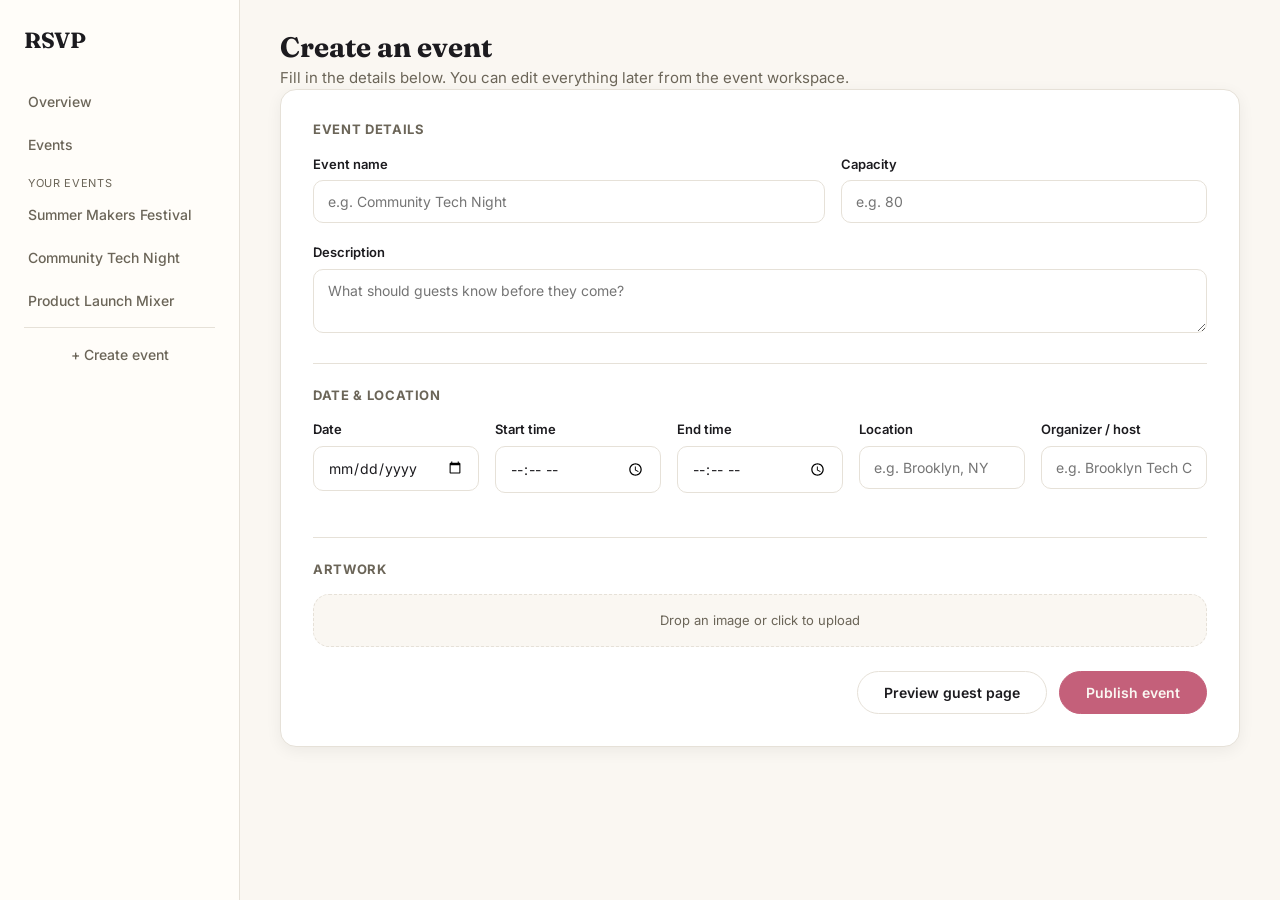
==== create-event.html @ bdc128b1 "Add dashboard, landing, workspace, and ticket pages with styling Build out organizer dashboard, publ" ====
<!DOCTYPE html>
<html lang="en">
<head>
<meta charset="UTF-8">
<meta name="viewport" content="width=device-width, initial-scale=1.0">
<title>RSVP | Create an event</title>
<link rel="stylesheet" href="theme.css">
<link rel="stylesheet" href="public.css">
<link rel="stylesheet" href="forms.css">
</head>
<body>

<div class="app-shell">
  <aside class="sidebar">
    <div class="sidebar-header">
      <a href="landing.html" class="wordmark">RSVP</a>
    </div>
    <nav class="sidebar-nav">
      <a href="dashboard.html">Overview</a>
      <a href="dashboard.html">Events</a>
      <div class="sidebar-label">Your events</div>
      <a href="workspace.html?event=summer-makers-festival" class="sidebar-event-link">Summer Makers Festival</a>
      <a href="workspace.html?event=community-tech-night" class="sidebar-event-link">Community Tech Night</a>
      <a href="workspace.html?event=product-launch-mixer" class="sidebar-event-link">Product Launch Mixer</a>
      <div class="sidebar-divider"></div>
      <a href="create-event.html" class="btn btn-primary btn-sm sidebar-create-btn">+ Create event</a>
    </nav>
  </aside>

  <main class="main">
    <div class="dashboard-header">
      <div>
        <h1 style="font-size:28px;margin:0;">Create an event</h1>
        <p class="muted" style="margin:4px 0 0;">Fill in the details below. You can edit everything later from the event workspace.</p>
      </div>
    </div>

    <div class="create-event-layout">
      <form class="card create-event-form">
        <div class="form-section">
          <h3 class="form-section-title">Event details</h3>
          <div class="field-row">
            <div class="field" style="flex:1.4;">
              <label for="ceName">Event name</label>
              <input id="ceName" type="text" placeholder="e.g. Community Tech Night">
            </div>
            <div class="field" style="margin-bottom:0;">
              <label for="ceCapacity">Capacity</label>
              <input id="ceCapacity" type="number" placeholder="e.g. 80">
            </div>
          </div>
          <div class="field" style="margin-bottom:0;">
            <label for="ceDesc">Description</label>
            <textarea id="ceDesc" placeholder="What should guests know before they come?" style="min-height:64px;"></textarea>
          </div>
        </div>

        <div class="form-section">
          <h3 class="form-section-title">Date &amp; location</h3>
          <div class="field-row">
            <div class="field">
              <label for="ceDate">Date</label>
              <input id="ceDate" type="date">
            </div>
            <div class="field">
              <label for="ceStart">Start time</label>
              <input id="ceStart" type="time">
            </div>
            <div class="field">
              <label for="ceEnd">End time</label>
              <input id="ceEnd" type="time">
            </div>
            <div class="field" style="margin-bottom:0;">
              <label for="ceLocation">Location</label>
              <input id="ceLocation" type="text" placeholder="e.g. Brooklyn, NY">
            </div>
            <div class="field" style="margin-bottom:0;">
              <label for="ceHost">Organizer / host</label>
              <input id="ceHost" type="text" placeholder="e.g. Brooklyn Tech Collective">
            </div>
          </div>
        </div>

        <div class="form-section" style="border-bottom:none;padding-bottom:0;">
          <h3 class="form-section-title">Artwork</h3>
          <div class="field" style="margin-bottom:0;">
            <div class="upload-box" style="padding:16px;">Drop an image or click to upload</div>
          </div>
        </div>

        <div class="form-actions">
          <button type="button" id="openPreviewBtn" class="btn btn-secondary">Preview guest page</button>
          <button type="button" class="btn btn-primary">Publish event</button>
        </div>
      </form>
    </div>
  </main>
</div>

<div id="previewModalOverlay" class="modal-overlay" hidden>
  <div class="modal-panel" role="dialog" aria-modal="true" aria-label="Guest page preview">
    <button type="button" id="closePreviewBtn" class="modal-close" aria-label="Close preview">&times;</button>
    <div class="modal-scroll">
      <div class="guest-hero placeholder-art">
        <div class="guest-hero-overlay"></div>
        <div class="guest-hero-title">
          <h1 id="modalPreviewName">Your event name</h1>
        </div>
      </div>

      <div class="guest-page" style="margin-bottom:32px;">
        <div class="guest-meta-row">
          <div><span class="label">Date &amp; time</span><span id="modalPreviewDateTime">Pick a date</span></div>
          <div><span class="label">Location</span><span id="modalPreviewLocation">Add a location</span></div>
          <div><span class="label">Hosted by</span><span id="modalPreviewHost">Add an organizer name</span></div>
        </div>

        <p id="modalPreviewDesc">What should guests know before they come?</p>

        <div class="guest-availability">
          <div>
            <div class="avail-text" id="modalPreviewAvail">0 of &mdash; spots filled</div>
          </div>
          <span class="btn btn-primary" style="pointer-events:none;">Register</span>
        </div>
      </div>
    </div>
  </div>
</div>

<script>
  function updateGuestPreviewModal() {
    const name = document.getElementById("ceName").value.trim();
    const desc = document.getElementById("ceDesc").value.trim();
    const date = document.getElementById("ceDate").value;
    const start = document.getElementById("ceStart").value;
    const location = document.getElementById("ceLocation").value.trim();
    const host = document.getElementById("ceHost").value.trim();
    const capacity = document.getElementById("ceCapacity").value;

    document.getElementById("modalPreviewName").textContent = name || "Your event name";
    document.getElementById("modalPreviewDesc").textContent = desc || "What should guests know before they come?";
    document.getElementById("modalPreviewLocation").textContent = location || "Add a location";
    document.getElementById("modalPreviewHost").textContent = host || "Add an organizer name";

    const dateLabel = date ? new Date(date + "T00:00:00").toLocaleDateString(undefined, { weekday: "long", month: "long", day: "numeric", year: "numeric" }) : "Pick a date";
    document.getElementById("modalPreviewDateTime").textContent = start ? `${dateLabel} · ${start}` : dateLabel;
    document.getElementById("modalPreviewAvail").textContent = capacity ? `0 of ${capacity} spots filled` : "Set a capacity to see availability";
  }

  const previewOverlay = document.getElementById("previewModalOverlay");
  document.getElementById("openPreviewBtn").addEventListener("click", () => {
    updateGuestPreviewModal();
    previewOverlay.hidden = false;
  });
  document.getElementById("closePreviewBtn").addEventListener("click", () => {
    previewOverlay.hidden = true;
  });
  previewOverlay.addEventListener("click", (e) => {
    if (e.target === previewOverlay) previewOverlay.hidden = true;
  });
  document.addEventListener("keydown", (e) => {
    if (e.key === "Escape") previewOverlay.hidden = true;
  });
</script>

</body>
</html>
---- theme.css ----
@import url('https://fonts.googleapis.com/css2?family=Fraunces:wght@500;600;700;800&family=Inter:wght@400;500;600;700&display=swap');

:root {
  --color-bg: #FAF7F2;
  --color-surface: #FFFFFF;
  --color-surface-warm: #FFFDF9;
  --color-ink: #1C1B1F;
  --color-muted: #6B6558;
  --color-border: #E6E1D8;
  --color-accent: #C4607A;
  --color-accent-ink: #FAF7F2;

  --color-success-text: #1E7E34;
  --color-success-bg: #E6F4EA;
  --color-warning-text: #B06000;
  --color-warning-bg: #FEF7E0;
  --color-error-text: #C5221F;
  --color-error-bg: #FCE8E6;

  --color-dark-surface: #14120F;

  --font-display: 'Fraunces', serif;
  --font-body: 'Inter', sans-serif;

  --radius-card: 16px;
  --radius-pill: 999px;
  --shadow-card: 0 4px 16px rgba(0, 0, 0, 0.06);
}

* {
  box-sizing: border-box;
}

html, body {
  margin: 0;
  padding: 0;
}

body {
  background: var(--color-bg);
  color: var(--color-ink);
  font-family: var(--font-body);
  font-size: 15px;
  line-height: 1.5;
  -webkit-font-smoothing: antialiased;
}

img {
  max-width: 100%;
  display: block;
}

a {
  color: inherit;
  text-decoration: none;
}

h1, h2, h3, h4 {
  font-family: var(--font-display);
  font-weight: 700;
  margin: 0 0 8px;
  line-height: 1.1;
}

p {
  margin: 0 0 12px;
  color: var(--color-muted);
}

.wordmark {
  font-family: var(--font-display);
  font-weight: 700;
  font-size: 22px;
  color: var(--color-ink);
  letter-spacing: -0.02em;
}

.container {
  max-width: 1160px;
  margin: 0 auto;
  padding: 0 24px;
}

/* Buttons */
.btn {
  display: inline-flex;
  align-items: center;
  justify-content: center;
  gap: 8px;
  font-family: var(--font-body);
  font-weight: 600;
  font-size: 14px;
  border-radius: var(--radius-pill);
  padding: 12px 26px;
  border: 1px solid transparent;
  cursor: pointer;
  transition: transform 0.12s ease, background 0.12s ease, box-shadow 0.12s ease;
  white-space: nowrap;
}

.btn:hover {
  transform: translateY(-1px);
}

.btn-primary {
  background: var(--color-accent);
  color: var(--color-accent-ink);
  border-color: var(--color-accent);
}

.btn-primary:hover {
  box-shadow: 0 6px 18px rgba(196, 96, 122, 0.3);
}

.btn-secondary {
  background: var(--color-surface);
  color: var(--color-ink);
  border-color: var(--color-border);
}

.btn-secondary:hover {
  border-color: var(--color-ink);
}

.btn-ink {
  background: var(--color-ink);
  color: var(--color-bg);
  border-color: var(--color-ink);
}

.btn-sm {
  padding: 8px 18px;
  font-size: 13px;
}

.btn-block {
  width: 100%;
}

/* Cards */
.card {
  background: var(--color-surface);
  border: 1px solid var(--color-border);
  border-radius: var(--radius-card);
  box-shadow: var(--shadow-card);
  padding: 24px;
}

/* Status badges */
.badge {
  display: inline-flex;
  align-items: center;
  gap: 6px;
  font-size: 12px;
  font-weight: 600;
  padding: 4px 12px;
  border-radius: var(--radius-pill);
}

.badge-success {
  background: var(--color-success-bg);
  color: var(--color-success-text);
}

.badge-warning {
  background: var(--color-warning-bg);
  color: var(--color-warning-text);
}

.badge-error {
  background: var(--color-error-bg);
  color: var(--color-error-text);
}

.badge-muted {
  background: var(--color-border);
  color: var(--color-muted);
}

/* Segmented control */
.segmented {
  display: inline-flex;
  background: var(--color-bg);
  border: 1px solid var(--color-border);
  border-radius: var(--radius-pill);
  padding: 4px;
  gap: 4px;
}

.segmented button {
  border: none;
  background: transparent;
  font-family: var(--font-body);
  font-weight: 600;
  font-size: 13px;
  padding: 8px 18px;
  border-radius: var(--radius-pill);
  cursor: pointer;
  color: var(--color-muted);
}

.segmented button.active {
  background: var(--color-ink);
  color: var(--color-bg);
}

/* Filter pills (non-segmented, individually toggled) */
.pill-row {
  display: flex;
  flex-wrap: wrap;
  gap: 8px;
}

.pill {
  border: 1px solid var(--color-border);
  background: var(--color-surface);
  color: var(--color-muted);
  font-family: var(--font-body);
  font-weight: 600;
  font-size: 13px;
  padding: 8px 16px;
  border-radius: var(--radius-pill);
  cursor: pointer;
}

.pill.active {
  background: var(--color-accent);
  border-color: var(--color-accent);
  color: var(--color-accent-ink);
}

/* Sidebar nav */
.app-shell {
  display: flex;
  min-height: 100vh;
}

.sidebar {
  width: 240px;
  flex-shrink: 0;
  background: var(--color-surface-warm);
  border-right: 1px solid var(--color-border);
  padding: 24px 16px;
  display: flex;
  flex-direction: column;
  gap: 24px;
}

.sidebar-header {
  padding: 0 8px;
}

.sidebar-nav {
  display: flex;
  flex-direction: column;
  gap: 2px;
}

.sidebar-nav a,
.sidebar-nav button {
  display: flex;
  align-items: center;
  gap: 10px;
  padding: 10px 12px;
  border-radius: 10px;
  color: var(--color-muted);
  font-weight: 500;
  font-size: 14px;
  border: none;
  background: transparent;
  text-align: left;
  cursor: pointer;
  font-family: var(--font-body);
  width: 100%;
}

.sidebar-nav a:hover,
.sidebar-nav button:hover {
  background: var(--color-bg);
  color: var(--color-ink);
}

.sidebar-nav a.active,
.sidebar-nav button.active {
  background: rgba(193, 89, 46, 0.1);
  color: var(--color-accent);
  font-weight: 600;
  box-shadow: inset 3px 0 0 var(--color-accent);
}

.sidebar-divider {
  height: 1px;
  background: var(--color-border);
  margin: 4px 8px;
}

.sidebar-label {
  font-size: 11px;
  text-transform: uppercase;
  letter-spacing: 0.06em;
  color: var(--color-muted);
  padding: 0 12px;
  margin-top: 8px;
}

.main {
  flex: 1;
  min-width: 0;
  padding: 32px 40px;
}

/* Tab bar */
.tab-bar {
  display: flex;
  gap: 24px;
  border-bottom: 1px solid var(--color-border);
  margin-bottom: 24px;
}

.tab-bar button {
  border: none;
  background: transparent;
  font-family: var(--font-body);
  font-weight: 500;
  font-size: 14px;
  color: var(--color-muted);
  padding: 12px 2px;
  cursor: pointer;
  border-bottom: 2px solid transparent;
  margin-bottom: -1px;
}

.tab-bar button.active {
  color: var(--color-ink);
  border-bottom-color: var(--color-accent);
  font-weight: 600;
}

/* Form elements */
.field {
  margin-bottom: 20px;
}

.field label {
  display: block;
  font-weight: 600;
  font-size: 13px;
  margin-bottom: 6px;
  color: var(--color-ink);
}

.field input[type="text"],
.field input[type="email"],
.field input[type="number"],
.field input[type="date"],
.field input[type="time"],
.field input[type="search"],
.field textarea,
.field select {
  width: 100%;
  font-family: var(--font-body);
  font-size: 14px;
  padding: 12px 14px;
  border: 1px solid var(--color-border);
  border-radius: 10px;
  background: var(--color-surface);
  color: var(--color-ink);
}

.field input:focus,
.field textarea:focus,
.field select:focus {
  outline: none;
  border-color: var(--color-accent);
}

.field textarea {
  resize: vertical;
  min-height: 100px;
}

.search-input {
  font-family: var(--font-body);
  font-size: 14px;
  padding: 12px 14px;
  border: 1px solid var(--color-border);
  border-radius: 10px;
  background: var(--color-surface);
  color: var(--color-ink);
}

.search-input:focus {
  outline: none;
  border-color: var(--color-accent);
}

.field-hint {
  color: var(--color-muted);
  font-size: 12px;
  margin-top: 6px;
}

.field-row {
  display: flex;
  gap: 16px;
}

.field-row .field {
  flex: 1;
}

.upload-box {
  border: 1.5px dashed var(--color-border);
  border-radius: var(--radius-card);
  padding: 32px;
  text-align: center;
  color: var(--color-muted);
  font-size: 13px;
  cursor: pointer;
  background: var(--color-bg);
}

.toggle {
  position: relative;
  display: inline-block;
  width: 42px;
  height: 24px;
}

.toggle input {
  display: none;
}

.toggle-track {
  position: absolute;
  inset: 0;
  background: var(--color-accent);
  border-radius: var(--radius-pill);
}

.toggle-thumb {
  position: absolute;
  top: 3px;
  right: 3px;
  width: 18px;
  height: 18px;
  background: #fff;
  border-radius: 50%;
}

/* Gradient placeholders */
.placeholder-art {
  background: linear-gradient(135deg, #F0C6C0 0%, #C98A93 45%, #6E4258 100%);
  border-radius: var(--radius-card);
}

.placeholder-art-alt {
  background: linear-gradient(135deg, #F4DCC9 0%, #E3AEA6 45%, #9C6470 100%);
}

.placeholder-art-cool {
  background: linear-gradient(135deg, #D8CFC0 0%, #A99D86 45%, #4A4436 100%);
}

.muted {
  color: var(--color-muted);
}

.text-accent {
  color: var(--color-accent);
}

.stat-grid {
  display: grid;
  grid-template-columns: repeat(auto-fit, minmax(160px, 1fr));
  gap: 16px;
}

.stat-card {
  background: var(--color-surface);
  border: 1px solid var(--color-border);
  border-radius: var(--radius-card);
  padding: 20px;
}

.stat-card .stat-value {
  font-family: var(--font-display);
  font-size: 32px;
  font-weight: 700;
}

.stat-card .stat-label {
  font-size: 13px;
  color: var(--color-muted);
  font-weight: 500;
}

.progress-bar {
  height: 8px;
  background: var(--color-border);
  border-radius: var(--radius-pill);
  overflow: hidden;
}

.progress-bar-fill {
  height: 100%;
  background: var(--color-accent);
  border-radius: var(--radius-pill);
}

table {
  width: 100%;
  border-collapse: collapse;
  font-size: 14px;
}

table th {
  text-align: left;
  font-size: 12px;
  text-transform: uppercase;
  letter-spacing: 0.04em;
  color: var(--color-muted);
  padding: 10px 12px;
  border-bottom: 1px solid var(--color-border);
}

table td {
  padding: 12px;
  border-bottom: 1px solid var(--color-border);
}

table tr:last-child td {
  border-bottom: none;
}

@media (max-width: 860px) {
  .app-shell {
    flex-direction: column;
  }
  .sidebar {
    width: 100%;
    flex-direction: row;
    overflow-x: auto;
    border-right: none;
    border-bottom: 1px solid var(--color-border);
  }
  .main {
    padding: 24px 16px;
  }
}
---- public.css ----
.guest-hero {
  height: 320px;
  position: relative;
  display: flex;
  align-items: flex-end;
}

.guest-hero-overlay {
  position: absolute;
  inset: 0;
  background: linear-gradient(180deg, rgba(20,18,15,0) 0%, rgba(20,18,15,0.75) 100%);
}

.guest-hero-title {
  position: relative;
  padding: 32px;
  color: #FAF7F2;
}

.guest-hero-title h1 {
  font-size: 40px;
  color: #FAF7F2;
  margin-bottom: 6px;
}

.guest-page {
  max-width: 640px;
  margin: 0 auto 80px;
  padding: 0 24px;
}

.guest-meta-row {
  display: flex;
  flex-wrap: wrap;
  gap: 20px;
  padding: 24px 0;
  border-bottom: 1px solid var(--color-border);
  margin-bottom: 24px;
  font-size: 14px;
}

.guest-meta-row div span.label {
  display: block;
  color: var(--color-muted);
  font-size: 12px;
  margin-bottom: 2px;
}

.guest-availability {
  display: flex;
  align-items: center;
  justify-content: space-between;
  margin: 28px 0;
}

.guest-availability .avail-text {
  font-size: 14px;
  color: var(--color-muted);
}

.guest-availability .progress-bar {
  margin-top: 8px;
  width: 240px;
}

.live-embed-section {
  margin-top: 48px;
  padding-top: 32px;
  border-top: 1px dashed var(--color-border);
}

.ticket-hero {
  height: 200px;
  border-radius: var(--radius-card);
}

.ticket-card {
  max-width: 420px;
  margin: -60px auto 60px;
  position: relative;
  text-align: center;
  padding: 32px 24px;
}

.qr-placeholder {
  width: 180px;
  height: 180px;
  margin: 20px auto;
  border: 1px solid var(--color-border);
  border-radius: 12px;
  background:
    repeating-linear-gradient(45deg, #E6E1D8 0, #E6E1D8 6px, #FFFFFF 6px, #FFFFFF 12px);
  display: flex;
  align-items: center;
  justify-content: center;
}

.qr-placeholder span {
  background: var(--color-surface);
  padding: 4px 10px;
  border-radius: 6px;
  font-size: 12px;
  color: var(--color-muted);
  font-weight: 600;
}

.ticket-id {
  font-family: var(--font-display);
  font-size: 20px;
  letter-spacing: 0.04em;
  margin: 8px 0 16px;
}

/* Light, additive styling for script.js's real #app markup (event-card,
   registration-form, ticket, cancellation) so the embedded live widget
   matches the page without touching script.js/style.css. */
#app .event-card,
#app .registration-form,
#app .ticket,
#app .cancellation {
  background: var(--color-surface);
  border: 1px solid var(--color-border);
  border-radius: var(--radius-card);
  box-shadow: var(--shadow-card);
  padding: 24px;
}

#app .ticket {
  max-width: 420px;
  margin: 0 auto;
  text-align: center;
}

#app .ticket #qrcode {
  display: flex;
  justify-content: center;
}

#app label {
  display: block;
  font-weight: 600;
  font-size: 13px;
  margin-bottom: 4px;
}

#app input[type="text"],
#app input[type="email"] {
  width: 100%;
  font-family: var(--font-body);
  font-size: 14px;
  padding: 12px 14px;
  border: 1px solid var(--color-border);
  border-radius: 10px;
  margin: 0 0 16px;
}

#app button {
  font-family: var(--font-body);
  font-weight: 600;
  font-size: 14px;
  border-radius: var(--radius-pill);
  padding: 12px 26px;
  border: 1px solid var(--color-accent);
  background: var(--color-accent);
  color: var(--color-accent-ink);
  cursor: pointer;
}

#app #qrcode {
  margin: 16px 0;
}

#app #calendarBtn,
#app #cancelBtn {
  display: block;
  width: 100%;
  margin-top: 10px;
}

#app #cancelBtn {
  background: var(--color-ink);
  border-color: var(--color-ink);
  color: var(--color-bg);
}
---- forms.css ----
.create-event-form {
  padding: 8px 32px 32px;
  max-width: 980px;
}

.create-event-form .field-row {
  flex-wrap: wrap;
}

.create-event-form .field-row .field {
  flex: 1;
  min-width: 160px;
}

.form-section {
  padding: 24px 0;
  border-bottom: 1px solid var(--color-border);
}

.form-section:first-child {
  padding-top: 24px;
}

.form-section-title {
  font-family: var(--font-body);
  font-size: 13px;
  font-weight: 700;
  text-transform: uppercase;
  letter-spacing: 0.05em;
  color: var(--color-muted);
  margin-bottom: 18px;
}

.form-actions {
  display: flex;
  gap: 12px;
  justify-content: flex-end;
  margin-top: 24px;
}

.modal-overlay {
  position: fixed;
  inset: 0;
  background: rgba(20, 18, 15, 0.55);
  display: flex;
  align-items: center;
  justify-content: center;
  padding: 24px;
  z-index: 100;
}

.modal-overlay[hidden] {
  display: none;
}

.modal-panel {
  position: relative;
  width: 100%;
  max-width: 640px;
  max-height: 90vh;
  background: var(--color-bg);
  border-radius: var(--radius-card);
  overflow: hidden;
  box-shadow: 0 20px 60px rgba(0, 0, 0, 0.3);
}

.modal-scroll {
  max-height: 90vh;
  overflow-y: auto;
}

.modal-close {
  position: absolute;
  top: 14px;
  right: 14px;
  width: 36px;
  height: 36px;
  border-radius: 50%;
  border: none;
  background: rgba(20, 18, 15, 0.55);
  color: #FAF7F2;
  font-size: 20px;
  line-height: 1;
  cursor: pointer;
  z-index: 10;
  display: flex;
  align-items: center;
  justify-content: center;
}

.modal-close:hover {
  background: rgba(20, 18, 15, 0.8);
}
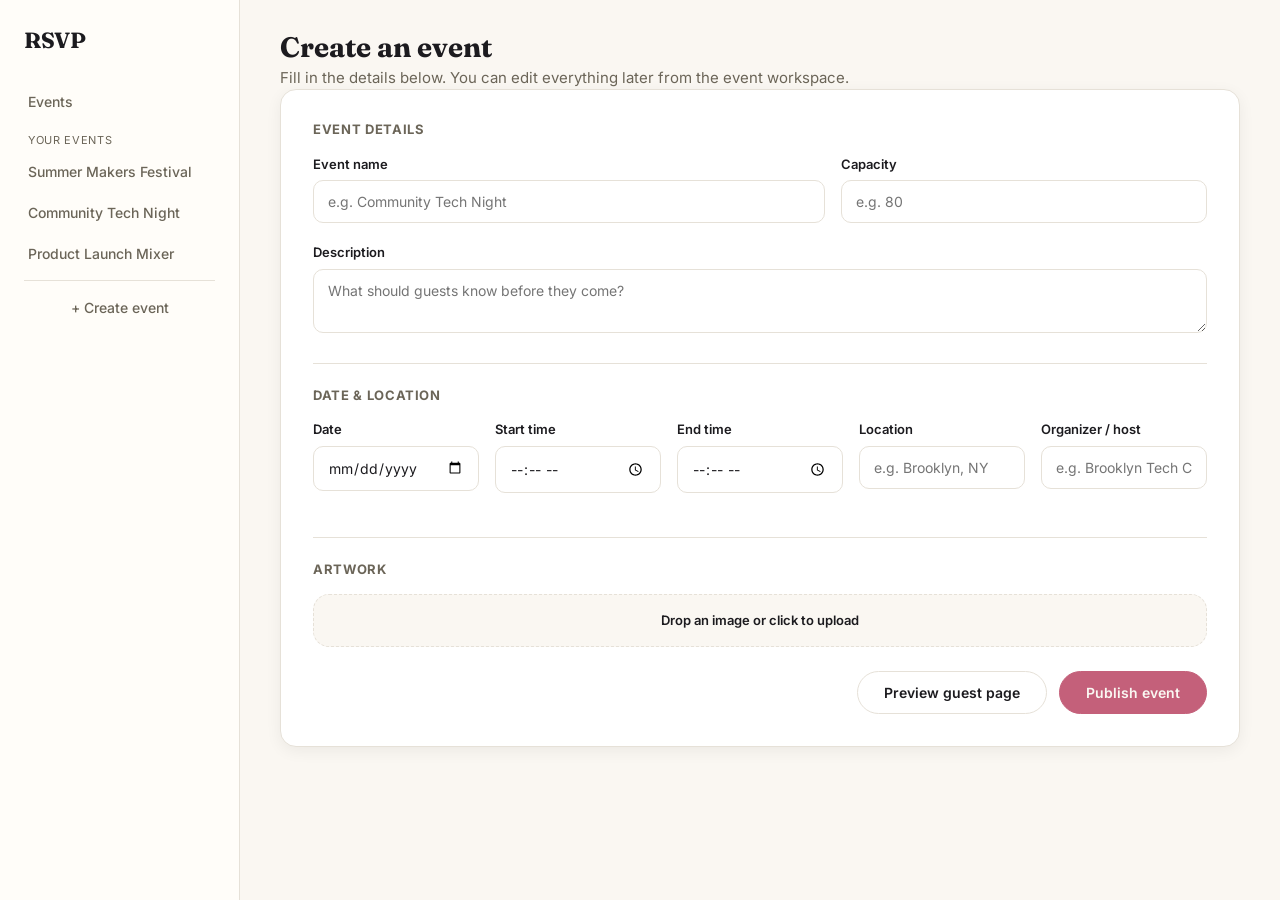
==== commit 98d0f212: "Add event cover image upload and redesign the workspace header Wires up cover photo uploads (create-" ====
--- a/create-event.html
+++ b/create-event.html
@@ -16,12 +16,9 @@
       <a href="landing.html" class="wordmark">RSVP</a>
     </div>
     <nav class="sidebar-nav">
-      <a href="dashboard.html">Overview</a>
       <a href="dashboard.html">Events</a>
       <div class="sidebar-label">Your events</div>
-      <a href="workspace.html?event=summer-makers-festival" class="sidebar-event-link">Summer Makers Festival</a>
-      <a href="workspace.html?event=community-tech-night" class="sidebar-event-link">Community Tech Night</a>
-      <a href="workspace.html?event=product-launch-mixer" class="sidebar-event-link">Product Launch Mixer</a>
+      <div id="sidebarEventList"></div>
       <div class="sidebar-divider"></div>
       <a href="create-event.html" class="btn btn-primary btn-sm sidebar-create-btn">+ Create event</a>
     </nav>
@@ -84,13 +81,14 @@
         <div class="form-section" style="border-bottom:none;padding-bottom:0;">
           <h3 class="form-section-title">Artwork</h3>
           <div class="field" style="margin-bottom:0;">
-            <div class="upload-box" style="padding:16px;">Drop an image or click to upload</div>
+            <label for="ceArtworkInput" class="upload-box" id="ceArtworkUploadBox" style="padding:16px;display:block;cursor:pointer;">Drop an image or click to upload</label>
+            <input type="file" id="ceArtworkInput" accept="image/*" hidden>
           </div>
         </div>
 
         <div class="form-actions">
           <button type="button" id="openPreviewBtn" class="btn btn-secondary">Preview guest page</button>
-          <button type="button" class="btn btn-primary">Publish event</button>
+          <button type="button" id="publishEventBtn" class="btn btn-primary">Publish event</button>
         </div>
       </form>
     </div>
@@ -101,7 +99,7 @@
   <div class="modal-panel" role="dialog" aria-modal="true" aria-label="Guest page preview">
     <button type="button" id="closePreviewBtn" class="modal-close" aria-label="Close preview">&times;</button>
     <div class="modal-scroll">
-      <div class="guest-hero placeholder-art">
+      <div class="guest-hero placeholder-art" id="modalPreviewHero">
         <div class="guest-hero-overlay"></div>
         <div class="guest-hero-title">
           <h1 id="modalPreviewName">Your event name</h1>
@@ -128,7 +126,29 @@
   </div>
 </div>
 
+<script src="events.js"></script>
 <script>
+  document.getElementById("sidebarEventList").innerHTML = loadEvents()
+    .map((e) => `<a href="workspace.html?event=${encodeURIComponent(e.id)}" class="sidebar-event-link">${e.name}</a>`)
+    .join("");
+
+  // Holds the newly-picked cover image as a data URL until Publish is
+  // clicked, mirroring workspace.js's settings-tab artwork upload.
+  let ceArtworkDataUrl = null;
+
+  const ceArtworkInput = document.getElementById("ceArtworkInput");
+  const ceArtworkUploadBox = document.getElementById("ceArtworkUploadBox");
+  ceArtworkInput.addEventListener("change", () => {
+    const file = ceArtworkInput.files[0];
+    if (!file) return;
+    fileToCoverImageDataUrl(file)
+      .then((dataUrl) => {
+        ceArtworkDataUrl = dataUrl;
+        ceArtworkUploadBox.innerHTML = `<img src="${ceArtworkDataUrl}" alt="Cover image preview" style="max-height:120px;border-radius:8px;display:block;margin:0 auto;">`;
+      })
+      .catch((e) => alert(e.message || "Couldn't read that image file."));
+  });
+
   function updateGuestPreviewModal() {
     const name = document.getElementById("ceName").value.trim();
     const desc = document.getElementById("ceDesc").value.trim();
@@ -146,6 +166,15 @@
     const dateLabel = date ? new Date(date + "T00:00:00").toLocaleDateString(undefined, { weekday: "long", month: "long", day: "numeric", year: "numeric" }) : "Pick a date";
     document.getElementById("modalPreviewDateTime").textContent = start ? `${dateLabel} · ${start}` : dateLabel;
     document.getElementById("modalPreviewAvail").textContent = capacity ? `0 of ${capacity} spots filled` : "Set a capacity to see availability";
+
+    const hero = document.getElementById("modalPreviewHero");
+    if (ceArtworkDataUrl) {
+      hero.style.backgroundImage = `url("${ceArtworkDataUrl}")`;
+      hero.style.backgroundSize = "cover";
+      hero.style.backgroundPosition = "center";
+    } else {
+      hero.style.backgroundImage = "";
+    }
   }
 
   const previewOverlay = document.getElementById("previewModalOverlay");
@@ -162,6 +191,39 @@
   document.addEventListener("keydown", (e) => {
     if (e.key === "Escape") previewOverlay.hidden = true;
   });
+
+  document.getElementById("publishEventBtn").addEventListener("click", () => {
+    const name = document.getElementById("ceName").value.trim();
+    if (!name) {
+      alert("Give the event a name before publishing.");
+      document.getElementById("ceName").focus();
+      return;
+    }
+
+    const event = {
+      id: slugifyEventName(name),
+      name: name,
+      description: document.getElementById("ceDesc").value.trim(),
+      date: document.getElementById("ceDate").value,
+      startTime: document.getElementById("ceStart").value,
+      endTime: document.getElementById("ceEnd").value,
+      location: document.getElementById("ceLocation").value.trim(),
+      organizer: document.getElementById("ceHost").value.trim(),
+      capacity: Number(document.getElementById("ceCapacity").value) || 0,
+      registrationOpen: true,
+      draft: false,
+      artClass: "placeholder-art",
+    };
+    if (ceArtworkDataUrl) event.coverImage = ceArtworkDataUrl;
+
+    try {
+      upsertEvent(event);
+    } catch (e) {
+      alert(e.message || "Couldn't publish this event.");
+      return;
+    }
+    window.location.href = `workspace.html?event=${encodeURIComponent(event.id)}`;
+  });
 </script>
 
 </body>
--- a/theme.css
+++ b/theme.css
@@ -1,4 +1,4 @@
-@import url('https://fonts.googleapis.com/css2?family=Fraunces:wght@500;600;700;800&family=Inter:wght@400;500;600;700&display=swap');
+@import url('https://fonts.googleapis.com/css2?family=DM+Serif+Display&family=Fraunces:wght@500;600;700;800&family=Inter:wght@400;500;600;700&display=swap');
 
 :root {
   --color-bg: #FAF7F2;
@@ -317,7 +317,8 @@
   margin-bottom: 24px;
 }
 
-.tab-bar button {
+.tab-bar button,
+.tab-bar a {
   border: none;
   background: transparent;
   font-family: var(--font-body);
@@ -328,9 +329,11 @@
   cursor: pointer;
   border-bottom: 2px solid transparent;
   margin-bottom: -1px;
-}
-
-.tab-bar button.active {
+  text-decoration: none;
+}
+
+.tab-bar button.active,
+.tab-bar a.active {
   color: var(--color-ink);
   border-bottom-color: var(--color-accent);
   font-weight: 600;
@@ -425,27 +428,46 @@
   display: inline-block;
   width: 42px;
   height: 24px;
+  cursor: pointer;
+  flex-shrink: 0;
 }
 
 .toggle input {
-  display: none;
+  position: absolute;
+  inset: 0;
+  opacity: 0;
+  margin: 0;
+  cursor: pointer;
 }
 
 .toggle-track {
   position: absolute;
   inset: 0;
+  background: var(--color-border);
+  border-radius: var(--radius-pill);
+  transition: background 0.15s ease;
+  pointer-events: none;
+}
+
+.toggle input:checked ~ .toggle-track {
   background: var(--color-accent);
-  border-radius: var(--radius-pill);
 }
 
 .toggle-thumb {
   position: absolute;
   top: 3px;
-  right: 3px;
+  left: 3px;
   width: 18px;
   height: 18px;
   background: #fff;
   border-radius: 50%;
+  transition: left 0.15s ease;
+  pointer-events: none;
+  box-shadow: 0 1px 2px rgba(0, 0, 0, 0.2);
+}
+
+.toggle input:checked ~ .toggle-thumb {
+  left: 21px;
 }
 
 /* Gradient placeholders */
--- a/public.css
+++ b/public.css
@@ -1,8 +1,32 @@
+body {
+  background: var(--color-bg);
+}
+
+.guest-brand-bar {
+  display: flex;
+  align-items: center;
+  padding: 20px 40px;
+  border-bottom: 1px solid var(--color-border);
+}
+
+.guest-brand-bar .wordmark {
+  font-size: 28px;
+}
+
+.guest-main {
+  max-width: 1120px;
+  margin: 0 auto;
+  padding: 0 24px 80px;
+}
+
 .guest-hero {
   height: 320px;
   position: relative;
   display: flex;
   align-items: flex-end;
+  border-radius: var(--radius-card);
+  overflow: hidden;
+  margin-top: 24px;
 }
 
 .guest-hero-overlay {
@@ -17,56 +41,23 @@
   color: #FAF7F2;
 }
 
+.guest-hero-eyebrow {
+  font-size: 12px;
+  font-weight: 600;
+  letter-spacing: 0.08em;
+  text-transform: uppercase;
+  color: rgba(250, 247, 242, 0.85);
+  margin-bottom: 6px;
+}
+
 .guest-hero-title h1 {
   font-size: 40px;
   color: #FAF7F2;
   margin-bottom: 6px;
 }
 
-.guest-page {
-  max-width: 640px;
-  margin: 0 auto 80px;
-  padding: 0 24px;
-}
-
-.guest-meta-row {
-  display: flex;
-  flex-wrap: wrap;
-  gap: 20px;
-  padding: 24px 0;
-  border-bottom: 1px solid var(--color-border);
-  margin-bottom: 24px;
-  font-size: 14px;
-}
-
-.guest-meta-row div span.label {
-  display: block;
-  color: var(--color-muted);
-  font-size: 12px;
-  margin-bottom: 2px;
-}
-
-.guest-availability {
-  display: flex;
-  align-items: center;
-  justify-content: space-between;
-  margin: 28px 0;
-}
-
-.guest-availability .avail-text {
-  font-size: 14px;
-  color: var(--color-muted);
-}
-
-.guest-availability .progress-bar {
-  margin-top: 8px;
-  width: 240px;
-}
-
-.live-embed-section {
-  margin-top: 48px;
-  padding-top: 32px;
-  border-top: 1px dashed var(--color-border);
+#live-registration {
+  margin-top: 0;
 }
 
 .ticket-hero {
@@ -114,26 +105,123 @@
 /* Light, additive styling for script.js's real #app markup (event-card,
    registration-form, ticket, cancellation) so the embedded live widget
    matches the page without touching script.js/style.css. */
+
+#app.guest-columns {
+  display: grid;
+  grid-template-columns: 1.6fr 1fr;
+  align-items: start;
+  gap: 32px;
+  margin-top: 32px;
+}
+
 #app .event-card,
-#app .registration-form,
+#app .registration-form {
+  background: var(--color-surface);
+  border: 1px solid var(--color-border);
+  border-radius: var(--radius-card);
+  box-shadow: var(--shadow-card);
+  padding: 28px;
+}
+
+#appForm .registration-form,
+#appForm .ticket,
+#appForm .cancellation {
+  position: sticky;
+  top: 24px;
+}
+
+@media (max-width: 860px) {
+  #app.guest-columns {
+    grid-template-columns: 1fr;
+  }
+  #appForm .registration-form,
+  #appForm .ticket,
+  #appForm .cancellation {
+    position: static;
+  }
+}
+
 #app .ticket,
 #app .cancellation {
   background: var(--color-surface);
   border: 1px solid var(--color-border);
   border-radius: var(--radius-card);
   box-shadow: var(--shadow-card);
-  padding: 24px;
-}
-
-#app .ticket {
-  max-width: 420px;
-  margin: 0 auto;
+  padding: 28px;
   text-align: center;
 }
 
 #app .ticket #qrcode {
   display: flex;
   justify-content: center;
+}
+
+#app .card-facts {
+  display: flex;
+  gap: 28px;
+  flex-wrap: wrap;
+}
+
+#app .card-facts .label {
+  display: block;
+  font-size: 11px;
+  text-transform: uppercase;
+  letter-spacing: 0.06em;
+  color: var(--color-muted);
+  margin-bottom: 4px;
+}
+
+#app .card-facts .value {
+  font-size: 14px;
+  font-weight: 600;
+}
+
+#app .card-divider {
+  height: 1px;
+  background: var(--color-border);
+  margin: 20px 0;
+}
+
+#app .card-divider.dashed {
+  height: 0;
+  border-top: 1px dashed var(--color-border);
+  background: none;
+  margin: 24px 0 20px;
+}
+
+#app .card-desc {
+  color: var(--color-muted);
+  font-size: 14px;
+  line-height: 1.6;
+  margin: 0;
+}
+
+#app .card-availability {
+  margin-top: 20px;
+}
+
+#app .card-availability .avail-row {
+  display: flex;
+  justify-content: space-between;
+  font-size: 13px;
+  color: var(--color-muted);
+  margin-bottom: 6px;
+}
+
+#app .registration-form h2 {
+  margin-bottom: 16px;
+}
+
+#app .reg-fields {
+  max-height: 0;
+  opacity: 0;
+  overflow: hidden;
+  transition: max-height 0.35s ease, opacity 0.25s ease;
+}
+
+#app .reg-fields.expanded {
+  max-height: 260px;
+  opacity: 1;
 }
 
 #app label {
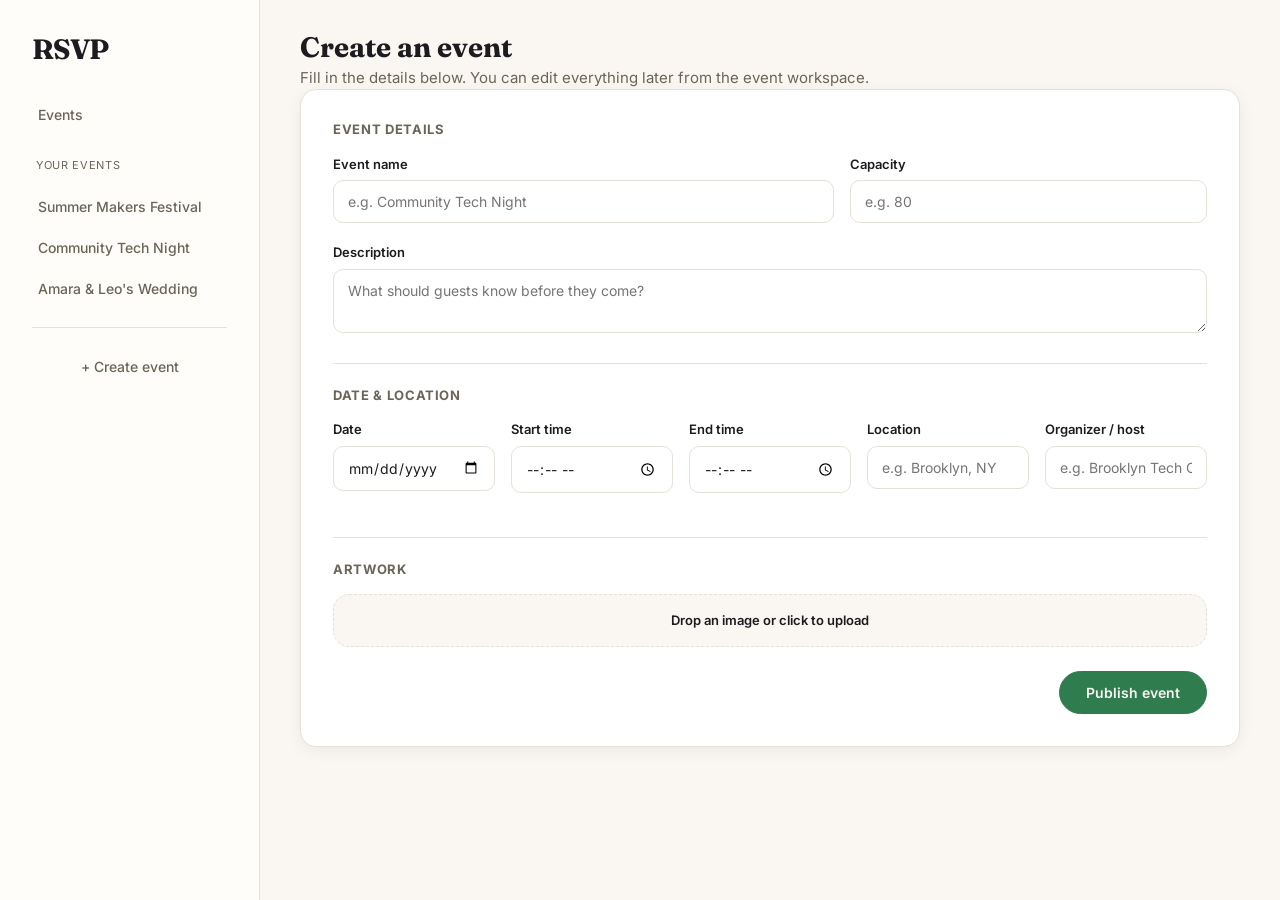
==== commit 63a98f14: "Remove Preview guest page button from create-event Scrapping this feature: drops the button, its pre" ====
--- a/create-event.html
+++ b/create-event.html
@@ -87,43 +87,11 @@
         </div>
 
         <div class="form-actions">
-          <button type="button" id="openPreviewBtn" class="btn btn-secondary">Preview guest page</button>
           <button type="button" id="publishEventBtn" class="btn btn-primary">Publish event</button>
         </div>
       </form>
     </div>
   </main>
-</div>
-
-<div id="previewModalOverlay" class="modal-overlay" hidden>
-  <div class="modal-panel" role="dialog" aria-modal="true" aria-label="Guest page preview">
-    <button type="button" id="closePreviewBtn" class="modal-close" aria-label="Close preview">&times;</button>
-    <div class="modal-scroll">
-      <div class="guest-hero placeholder-art" id="modalPreviewHero">
-        <div class="guest-hero-overlay"></div>
-        <div class="guest-hero-title">
-          <h1 id="modalPreviewName">Your event name</h1>
-        </div>
-      </div>
-
-      <div class="guest-page" style="margin-bottom:32px;">
-        <div class="guest-meta-row">
-          <div><span class="label">Date &amp; time</span><span id="modalPreviewDateTime">Pick a date</span></div>
-          <div><span class="label">Location</span><span id="modalPreviewLocation">Add a location</span></div>
-          <div><span class="label">Hosted by</span><span id="modalPreviewHost">Add an organizer name</span></div>
-        </div>
-
-        <p id="modalPreviewDesc">What should guests know before they come?</p>
-
-        <div class="guest-availability">
-          <div>
-            <div class="avail-text" id="modalPreviewAvail">0 of &mdash; spots filled</div>
-          </div>
-          <span class="btn btn-primary" style="pointer-events:none;">Register</span>
-        </div>
-      </div>
-    </div>
-  </div>
 </div>
 
 <script src="events.js"></script>
@@ -147,49 +115,6 @@
         ceArtworkUploadBox.innerHTML = `<img src="${ceArtworkDataUrl}" alt="Cover image preview" style="max-height:120px;border-radius:8px;display:block;margin:0 auto;">`;
       })
       .catch((e) => alert(e.message || "Couldn't read that image file."));
-  });
-
-  function updateGuestPreviewModal() {
-    const name = document.getElementById("ceName").value.trim();
-    const desc = document.getElementById("ceDesc").value.trim();
-    const date = document.getElementById("ceDate").value;
-    const start = document.getElementById("ceStart").value;
-    const location = document.getElementById("ceLocation").value.trim();
-    const host = document.getElementById("ceHost").value.trim();
-    const capacity = document.getElementById("ceCapacity").value;
-
-    document.getElementById("modalPreviewName").textContent = name || "Your event name";
-    document.getElementById("modalPreviewDesc").textContent = desc || "What should guests know before they come?";
-    document.getElementById("modalPreviewLocation").textContent = location || "Add a location";
-    document.getElementById("modalPreviewHost").textContent = host || "Add an organizer name";
-
-    const dateLabel = date ? new Date(date + "T00:00:00").toLocaleDateString(undefined, { weekday: "long", month: "long", day: "numeric", year: "numeric" }) : "Pick a date";
-    document.getElementById("modalPreviewDateTime").textContent = start ? `${dateLabel} · ${start}` : dateLabel;
-    document.getElementById("modalPreviewAvail").textContent = capacity ? `0 of ${capacity} spots filled` : "Set a capacity to see availability";
-
-    const hero = document.getElementById("modalPreviewHero");
-    if (ceArtworkDataUrl) {
-      hero.style.backgroundImage = `url("${ceArtworkDataUrl}")`;
-      hero.style.backgroundSize = "cover";
-      hero.style.backgroundPosition = "center";
-    } else {
-      hero.style.backgroundImage = "";
-    }
-  }
-
-  const previewOverlay = document.getElementById("previewModalOverlay");
-  document.getElementById("openPreviewBtn").addEventListener("click", () => {
-    updateGuestPreviewModal();
-    previewOverlay.hidden = false;
-  });
-  document.getElementById("closePreviewBtn").addEventListener("click", () => {
-    previewOverlay.hidden = true;
-  });
-  previewOverlay.addEventListener("click", (e) => {
-    if (e.target === previewOverlay) previewOverlay.hidden = true;
-  });
-  document.addEventListener("keydown", (e) => {
-    if (e.key === "Escape") previewOverlay.hidden = true;
   });
 
   document.getElementById("publishEventBtn").addEventListener("click", () => {
--- a/theme.css
+++ b/theme.css
@@ -7,7 +7,7 @@
   --color-ink: #1C1B1F;
   --color-muted: #6B6558;
   --color-border: #E6E1D8;
-  --color-accent: #C4607A;
+  --color-accent: #2F7D4F;
   --color-accent-ink: #FAF7F2;
 
   --color-success-text: #1E7E34;
@@ -16,6 +16,22 @@
   --color-warning-bg: #FEF7E0;
   --color-error-text: #C5221F;
   --color-error-bg: #FCE8E6;
+  --color-purple-text: #6B4FBB;
+  --color-purple-bg: #EDE8FA;
+  --color-blue-text: #2D6CB0;
+  --color-blue-bg: #E3EEFB;
+  --color-yellow-text: #9A7B0A;
+  --color-yellow-bg: #FBF3D4;
+  --color-pink-text: #B6467A;
+  --color-pink-bg: #FBE6F0;
+  --color-neutral-fill: #D9D2C2;
+
+  /* Softer, pastel-toned variants of the above — used for chart fills
+     (rings, bars) where the full -text colors read as too dark/saturated. */
+  --color-green-chart: #7FC49A;
+  --color-blue-chart: #8FBFE8;
+  --color-yellow-chart: #E8CC7E;
+  --color-pink-chart: #E8A0C4;
 
   --color-dark-surface: #14120F;
 
@@ -70,7 +86,7 @@
 .wordmark {
   font-family: var(--font-display);
   font-weight: 700;
-  font-size: 22px;
+  font-size: 28px;
   color: var(--color-ink);
   letter-spacing: -0.02em;
 }
@@ -177,6 +193,11 @@
   color: var(--color-muted);
 }
 
+.badge-blue {
+  background: var(--color-blue-bg);
+  color: var(--color-blue-text);
+}
+
 /* Segmented control */
 .segmented {
   display: inline-flex;
@@ -236,11 +257,11 @@
 }
 
 .sidebar {
-  width: 240px;
+  width: 260px;
   flex-shrink: 0;
   background: var(--color-surface-warm);
   border-right: 1px solid var(--color-border);
-  padding: 24px 16px;
+  padding: 28px 24px;
   display: flex;
   flex-direction: column;
   gap: 24px;
@@ -253,7 +274,7 @@
 .sidebar-nav {
   display: flex;
   flex-direction: column;
-  gap: 2px;
+  gap: 6px;
 }
 
 .sidebar-nav a,
@@ -261,7 +282,7 @@
   display: flex;
   align-items: center;
   gap: 10px;
-  padding: 10px 12px;
+  padding: 10px 14px;
   border-radius: 10px;
   color: var(--color-muted);
   font-weight: 500;
@@ -283,15 +304,15 @@
 .sidebar-nav a.active,
 .sidebar-nav button.active {
   background: rgba(193, 89, 46, 0.1);
-  color: var(--color-accent);
+  color: var(--color-ink);
   font-weight: 600;
-  box-shadow: inset 3px 0 0 var(--color-accent);
+  box-shadow: inset 3px 0 0 var(--color-ink);
 }
 
 .sidebar-divider {
   height: 1px;
   background: var(--color-border);
-  margin: 4px 8px;
+  margin: 12px 8px;
 }
 
 .sidebar-label {
@@ -300,7 +321,8 @@
   letter-spacing: 0.06em;
   color: var(--color-muted);
   padding: 0 12px;
-  margin-top: 8px;
+  margin-top: 16px;
+  margin-bottom: 6px;
 }
 
 .main {
@@ -503,6 +525,58 @@
   border: 1px solid var(--color-border);
   border-radius: var(--radius-card);
   padding: 20px;
+}
+
+.stat-card-top {
+  display: flex;
+  align-items: flex-start;
+  justify-content: space-between;
+  gap: 8px;
+}
+
+.stat-badge {
+  width: 28px;
+  height: 28px;
+  border-radius: 50%;
+  display: flex;
+  align-items: center;
+  justify-content: center;
+  flex-shrink: 0;
+}
+
+.stat-badge svg {
+  width: 15px;
+  height: 15px;
+}
+
+.stat-badge-green {
+  background: var(--color-success-bg);
+  color: var(--color-success-text);
+}
+
+.stat-badge-orange {
+  background: var(--color-warning-bg);
+  color: var(--color-warning-text);
+}
+
+.stat-badge-purple {
+  background: var(--color-purple-bg);
+  color: var(--color-purple-text);
+}
+
+.stat-badge-blue {
+  background: var(--color-blue-bg);
+  color: var(--color-blue-text);
+}
+
+.stat-badge-yellow {
+  background: var(--color-yellow-bg);
+  color: var(--color-yellow-text);
+}
+
+.stat-badge-pink {
+  background: var(--color-pink-bg);
+  color: var(--color-pink-text);
 }
 
 .stat-card .stat-value {
--- a/public.css
+++ b/public.css
@@ -5,8 +5,23 @@
 .guest-brand-bar {
   display: flex;
   align-items: center;
+  gap: 12px;
   padding: 20px 40px;
-  border-bottom: 1px solid var(--color-border);
+}
+
+.guest-brand-sep {
+  color: var(--color-border);
+  font-size: 20px;
+}
+
+.guest-brand-organizer {
+  font-size: 14px;
+  font-weight: 600;
+  color: var(--color-ink);
+}
+
+.guest-brand-dashboard-btn {
+  margin-left: auto;
 }
 
 .guest-brand-bar .wordmark {
@@ -14,46 +29,57 @@
 }
 
 .guest-main {
-  max-width: 1120px;
+  width: calc(100% - 48px);
   margin: 0 auto;
-  padding: 0 24px 80px;
-}
-
-.guest-hero {
-  height: 320px;
+  padding: 0 0 80px;
+}
+
+.event-header {
   position: relative;
-  display: flex;
-  align-items: flex-end;
-  border-radius: var(--radius-card);
+  aspect-ratio: 782 / 195;
+  min-height: 195px;
   overflow: hidden;
-  margin-top: 24px;
-}
-
-.guest-hero-overlay {
+  width: calc(100% - 48px);
+  margin: 8px auto 0;
+  border-radius: var(--radius-card);
+}
+
+.event-header-art {
   position: absolute;
   inset: 0;
-  background: linear-gradient(180deg, rgba(20,18,15,0) 0%, rgba(20,18,15,0.75) 100%);
-}
-
-.guest-hero-title {
-  position: relative;
-  padding: 32px;
-  color: #FAF7F2;
-}
-
-.guest-hero-eyebrow {
-  font-size: 12px;
-  font-weight: 600;
-  letter-spacing: 0.08em;
-  text-transform: uppercase;
-  color: rgba(250, 247, 242, 0.85);
-  margin-bottom: 6px;
-}
-
-.guest-hero-title h1 {
-  font-size: 40px;
-  color: #FAF7F2;
-  margin-bottom: 6px;
+}
+
+.event-header-overlay {
+  position: absolute;
+  inset: 0;
+  z-index: 1;
+  display: flex;
+  flex-direction: column;
+  justify-content: flex-end;
+  padding: 12px 40px 80px 60px;
+}
+
+.event-header-meta {
+  margin-top: 10px;
+}
+
+.event-header-meta h1 {
+  font-family: var(--font-display);
+  font-size: 72px;
+  font-weight: 500;
+  font-style: normal;
+  line-height: 0.96;
+  letter-spacing: -0.02em;
+  margin: 0 0 14px;
+  color: #101010;
+  max-width: 640px;
+  text-align: left;
+}
+
+.event-header-sub {
+  color: var(--color-ink);
+  font-size: 19px;
+  margin-bottom: 3px;
 }
 
 #live-registration {
@@ -108,7 +134,7 @@
 
 #app.guest-columns {
   display: grid;
-  grid-template-columns: 1.6fr 1fr;
+  grid-template-columns: 1.3fr 1fr;
   align-items: start;
   gap: 32px;
   margin-top: 32px;
@@ -121,6 +147,10 @@
   border-radius: var(--radius-card);
   box-shadow: var(--shadow-card);
   padding: 28px;
+}
+
+#app .event-card + .event-card {
+  margin-top: 20px;
 }
 
 #appForm .registration-form,
@@ -141,7 +171,6 @@
   }
 }
 
-#app .ticket,
 #app .cancellation {
   background: var(--color-surface);
   border: 1px solid var(--color-border);
@@ -149,6 +178,38 @@
   box-shadow: var(--shadow-card);
   padding: 28px;
   text-align: center;
+}
+
+#app .ticket {
+  position: relative;
+  overflow: hidden;
+  border: 1px solid var(--color-border);
+  border-radius: var(--radius-card);
+  box-shadow: var(--shadow-card);
+  text-align: center;
+  background-size: cover;
+  background-position: center;
+}
+
+#app .ticket-overlay {
+  position: relative;
+  z-index: 1;
+  padding: 28px;
+  background: linear-gradient(180deg, rgba(20, 18, 15, 0.35) 0%, rgba(20, 18, 15, 0.82) 55%, rgba(20, 18, 15, 0.9) 100%);
+}
+
+#app .ticket-overlay h2,
+#app .ticket-overlay p,
+#app .ticket-overlay p strong {
+  color: #FAF7F2;
+}
+
+#app .ticket-qr-card {
+  display: inline-block;
+  background: #fff;
+  padding: 14px;
+  border-radius: 12px;
+  margin: 4px 0 8px;
 }
 
 #app .ticket #qrcode {
@@ -197,7 +258,7 @@
 }
 
 #app .card-availability {
-  margin-top: 20px;
+  margin-top: 0;
 }
 
 #app .card-availability .avail-row {
@@ -265,7 +326,8 @@
   margin-top: 10px;
 }
 
-#app #cancelBtn {
+#app #cancelBtn,
+#app #registerBtn {
   background: var(--color-ink);
   border-color: var(--color-ink);
   color: var(--color-bg);
--- a/forms.css
+++ b/forms.css
@@ -64,11 +64,6 @@
   box-shadow: 0 20px 60px rgba(0, 0, 0, 0.3);
 }
 
-.modal-scroll {
-  max-height: 90vh;
-  overflow-y: auto;
-}
-
 .modal-close {
   position: absolute;
   top: 14px;
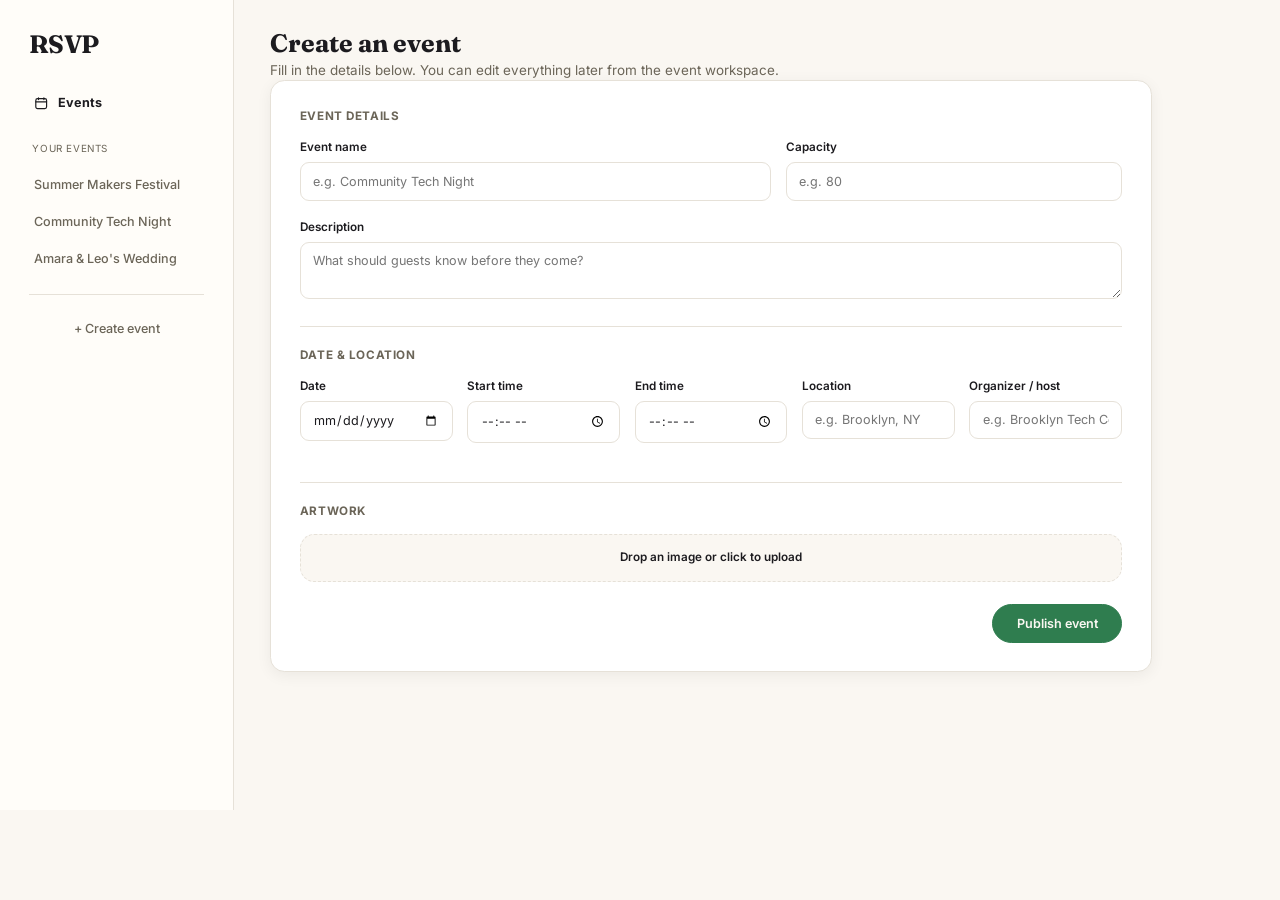
==== commit 6359852b: "Unify app sidebar into one shared renderer, add Events icon, fix header radius bug - Add renderAppSi" ====
--- a/create-event.html
+++ b/create-event.html
@@ -11,18 +11,7 @@
 <body>
 
 <div class="app-shell">
-  <aside class="sidebar">
-    <div class="sidebar-header">
-      <a href="landing.html" class="wordmark">RSVP</a>
-    </div>
-    <nav class="sidebar-nav">
-      <a href="dashboard.html">Events</a>
-      <div class="sidebar-label">Your events</div>
-      <div id="sidebarEventList"></div>
-      <div class="sidebar-divider"></div>
-      <a href="create-event.html" class="btn btn-primary btn-sm sidebar-create-btn">+ Create event</a>
-    </nav>
-  </aside>
+  <aside class="sidebar"></aside>
 
   <main class="main">
     <div class="dashboard-header">
@@ -96,9 +85,7 @@
 
 <script src="events.js"></script>
 <script>
-  document.getElementById("sidebarEventList").innerHTML = loadEvents()
-    .map((e) => `<a href="workspace.html?event=${encodeURIComponent(e.id)}" class="sidebar-event-link">${e.name}</a>`)
-    .join("");
+  renderAppSidebar();
 
   // Holds the newly-picked cover image as a data URL until Publish is
   // clicked, mirroring workspace.js's settings-tab artwork upload.
--- a/theme.css
+++ b/theme.css
@@ -59,6 +59,10 @@
   font-size: 15px;
   line-height: 1.5;
   -webkit-font-smoothing: antialiased;
+  /* Bakes in the "90% zoom" density you liked, instead of relying on each
+     visitor's own browser zoom level. Chrome/Edge-only (non-standard CSS
+     property), which is fine since that's what this is being viewed in. */
+  zoom: 0.9;
 }
 
 img {
@@ -293,6 +297,11 @@
   cursor: pointer;
   font-family: var(--font-body);
   width: 100%;
+}
+
+.sidebar-nav a.nav-events-link {
+  font-weight: 700;
+  color: var(--color-ink);
 }
 
 .sidebar-nav a:hover,
